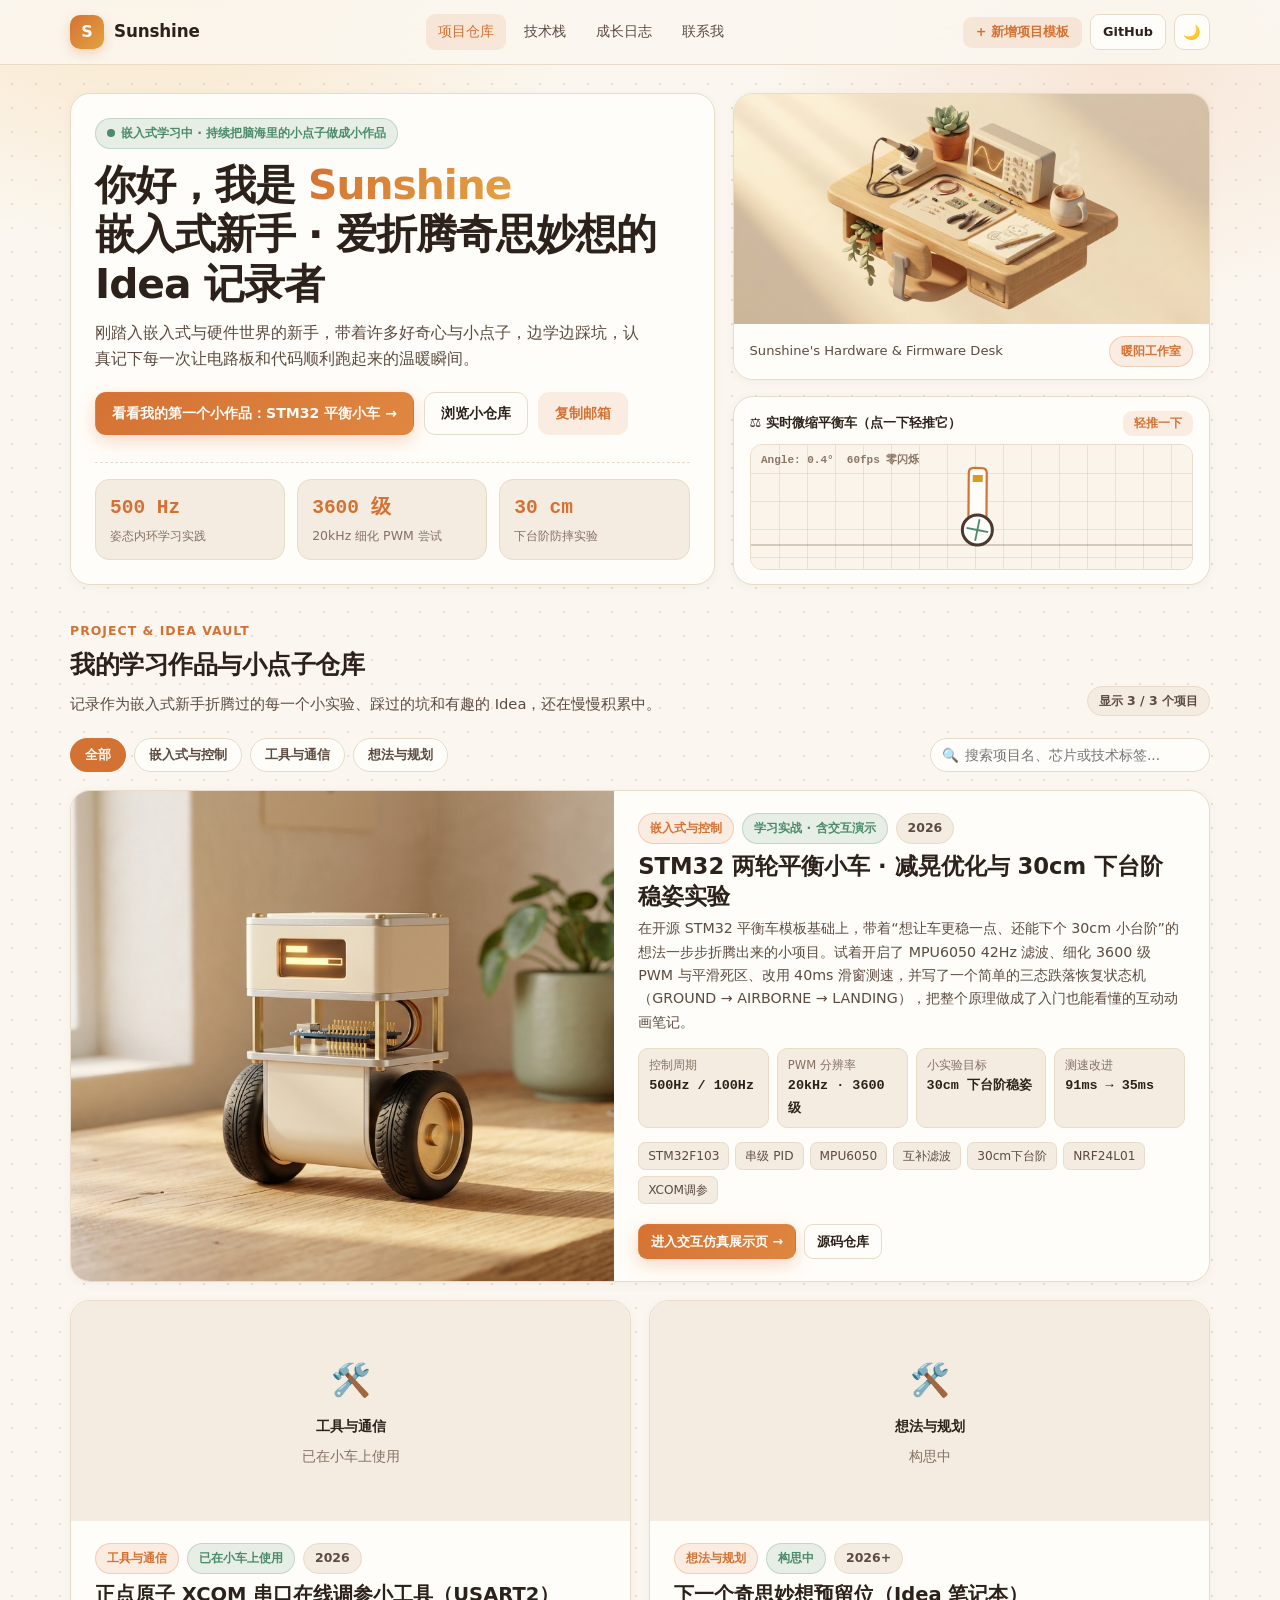
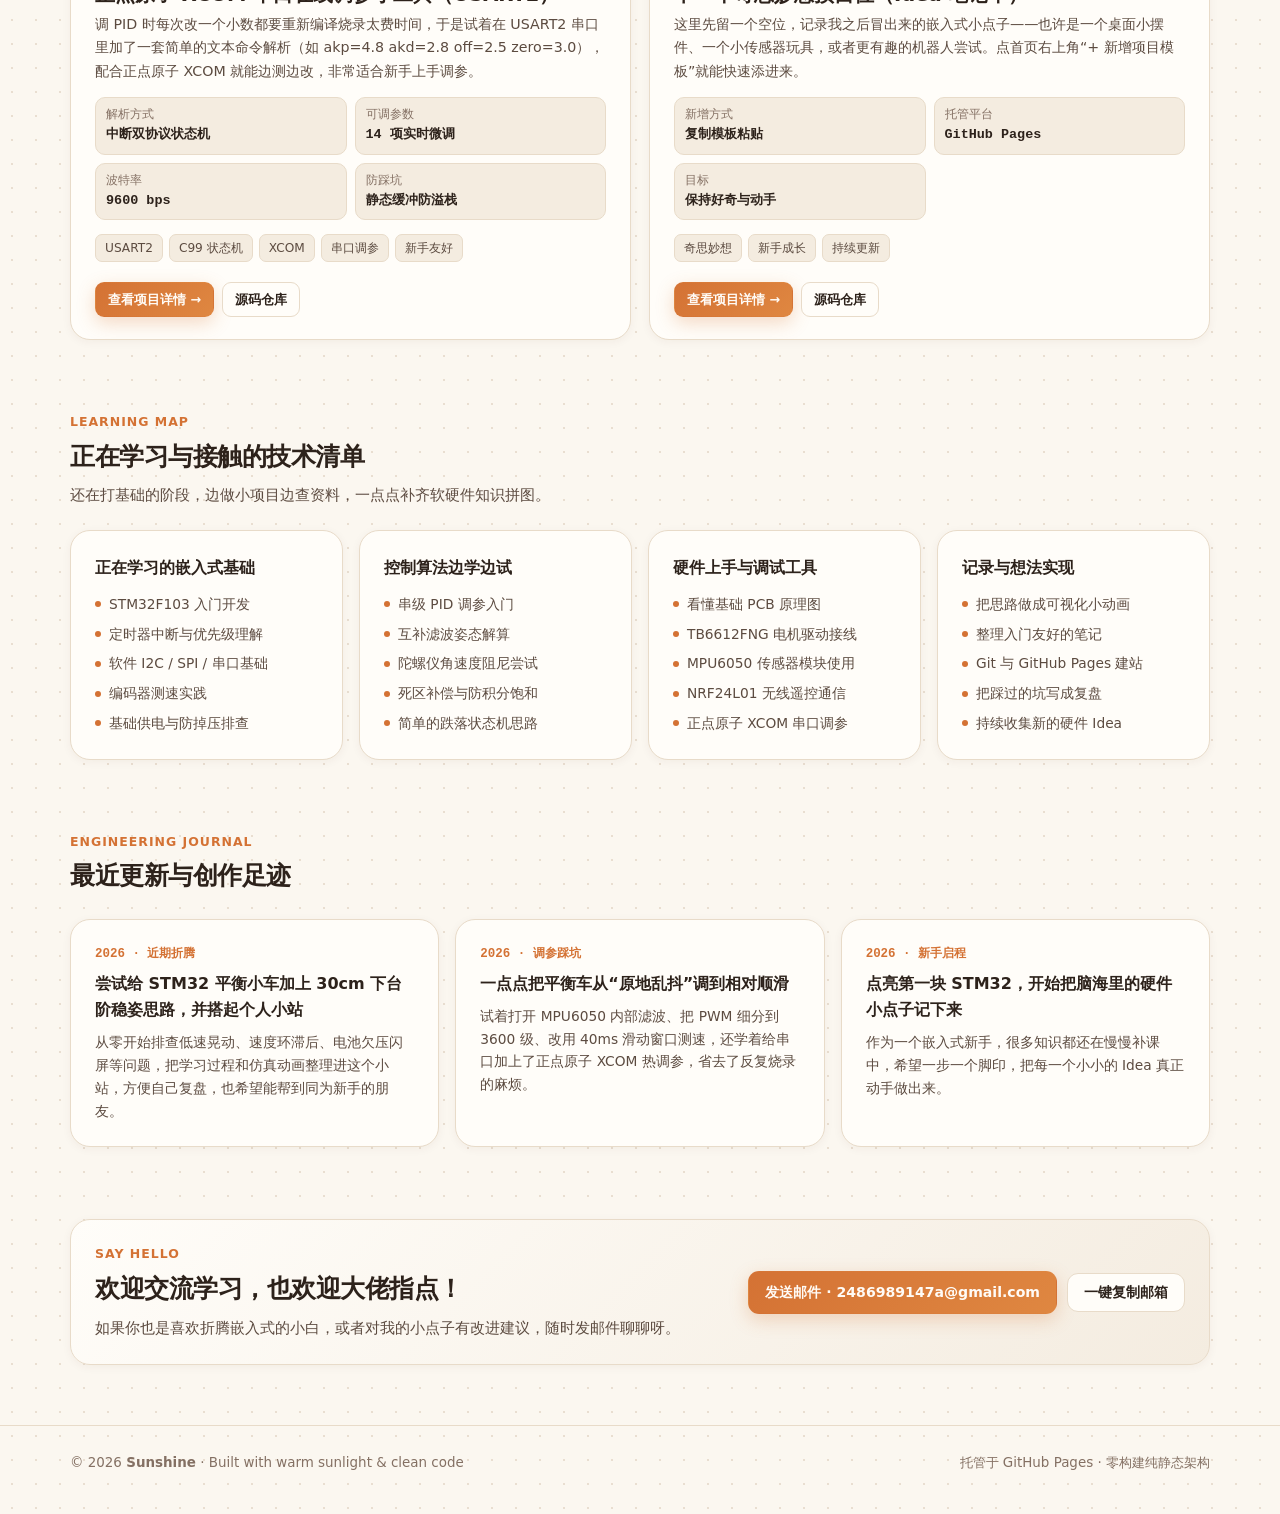
==== index.html @ fd99eb7d "feat: Sunshine warm portfolio & STM32 balance car interactive notes" ====
<!DOCTYPE html>
<html lang="zh-CN" data-theme="light">
<head>
  <meta charset="UTF-8" />
  <meta name="viewport" content="width=device-width, initial-scale=1.0" />
  <title>Sunshine · 硬件与工程项目个人空间</title>
  <meta name="description" content="Sunshine 的个人项目仓库：嵌入式控制、机器人算法、硬件原理图与交互式工程仿真。" />
  <link rel="stylesheet" href="assets/css/theme.css" />
</head>
<body>
  <!-- 顶部毛玻璃导航 -->
  <nav class="site-nav">
    <div class="container nav-inner">
      <a href="#top" class="brand-link">
        <span class="brand-badge" id="navMonogram">S</span>
        <span id="navBrandName">Sunshine</span>
      </a>
      <div class="nav-links">
        <a href="#projects" class="active">项目仓库</a>
        <a href="#skills">技术栈</a>
        <a href="#timeline">成长日志</a>
        <a href="#contact">联系我</a>
      </div>
      <div class="nav-actions">
        <button class="btn btn-sm btn-soft" id="btnOpenTemplate" type="button">+ 新增项目模板</button>
        <a class="btn btn-sm" id="navGithub" href="https://github.com/momentcell" target="_blank" rel="noopener">GitHub</a>
        <button class="btn btn-icon" data-theme-toggle aria-label="切换主题">🌙</button>
      </div>
    </div>
  </nav>

  <main id="top" class="container">
    <!-- Hero Bento Grid -->
    <section class="hero-bento">
      <div class="card hero-main">
        <div>
          <span class="pill pill-sage">
            <span class="pulse-dot"></span>
            <span id="heroStatus">正在探索嵌入式控制、机器人与交互可视化</span>
          </span>
          <h1 class="hero-title">
            你好，我是 <span class="highlight" id="heroName">Sunshine</span><br />
            <span id="heroRole">嵌入式系统 &amp; 机器人控制创作者</span>
          </h1>
          <p class="hero-subtitle" id="heroTagline"></p>
          <div class="hero-cta" style="margin-top:20px;">
            <a href="projects/balance-car/index.html" class="btn btn-primary">看看我的第一个小作品：STM32 平衡小车 →</a>
            <a href="#projects" class="btn">浏览小仓库</a>
            <button class="btn btn-soft" id="btnCopyEmailHero" type="button">复制邮箱</button>
          </div>
        </div>

        <div class="metrics-row" id="heroMetrics"></div>
      </div>

      <div class="hero-side">
        <div class="card hero-art-card">
          <img id="heroStudioImg" src="assets/img/studio-hero.jpg" alt="Sunshine 暖阳硬件创作工作室" />
          <div class="hero-art-caption">
            <span>Sunshine's Hardware &amp; Firmware Desk</span>
            <span class="pill pill-warm">暖阳工作室</span>
          </div>
        </div>

        <div class="card mini-sim-card">
          <div class="mini-sim-head">
            <span>⚖️ 实时微缩平衡车（点一下轻推它）</span>
            <button class="btn btn-sm btn-soft" id="btnMiniNudge" type="button" style="padding:3px 10px;font-size:0.75rem;">轻推一下</button>
          </div>
          <div class="canvas-shell" style="height:126px;border-radius:12px;border:1px solid var(--border);background:var(--canvas-bg);overflow:hidden;">
            <canvas id="miniCarCanvas"></canvas>
          </div>
        </div>
      </div>
    </section>

    <!-- 项目仓库 -->
    <section id="projects" class="section">
      <div class="section-header">
        <div>
          <div class="section-kicker">Project &amp; Idea Vault</div>
          <h2 class="section-title">我的学习作品与小点子仓库</h2>
          <p class="section-desc">记录作为嵌入式新手折腾过的每一个小实验、踩过的坑和有趣的 Idea，还在慢慢积累中。</p>
        </div>
        <span class="pill" id="projectCountBadge">共 3 个项目</span>
      </div>

      <div class="vault-toolbar">
        <div class="filter-tabs" id="filterTabs"></div>
        <div class="search-box">
          <span class="search-icon">🔍</span>
          <input id="projectSearch" type="search" placeholder="搜索项目名、芯片或技术标签..." />
        </div>
      </div>

      <div class="projects-grid" id="projectsGrid"></div>
    </section>

    <!-- 技能矩阵 -->
    <section id="skills" class="section">
      <div class="section-header">
        <div>
          <div class="section-kicker">Learning Map</div>
          <h2 class="section-title">正在学习与接触的技术清单</h2>
          <p class="section-desc">还在打基础的阶段，边做小项目边查资料，一点点补齐软硬件知识拼图。</p>
        </div>
      </div>
      <div class="skills-grid" id="skillsGrid"></div>
    </section>

    <!-- 工程成长时间轴 -->
    <section id="timeline" class="section">
      <div class="section-header">
        <div>
          <div class="section-kicker">Engineering Journal</div>
          <h2 class="section-title">最近更新与创作足迹</h2>
        </div>
      </div>
      <div class="timeline" id="timelineGrid"></div>
    </section>

    <!-- 联系与交流 -->
    <section id="contact" class="section">
      <div class="card contact-card">
        <div>
          <div class="section-kicker">Say Hello</div>
          <h2 class="section-title" style="margin-bottom:6px;">欢迎交流学习，也欢迎大佬指点！</h2>
          <p class="section-desc" style="margin:0;">
            如果你也是喜欢折腾嵌入式的小白，或者对我的小点子有改进建议，随时发邮件聊聊呀。
          </p>
        </div>
        <div style="display:flex;flex-wrap:wrap;gap:10px;align-items:center;">
          <a id="contactMailLink" href="mailto:2486989147a@gmail.com" class="btn btn-primary">发送邮件 · 2486989147a@gmail.com</a>
          <button id="btnCopyEmailFooter" class="btn" type="button">一键复制邮箱</button>
        </div>
      </div>
    </section>
  </main>

  <footer class="site-footer">
    <div class="container footer-inner">
      <span>© <span id="footerYear">2026</span> <strong id="footerName">Sunshine</strong> · Built with warm sunlight &amp; clean code</span>
      <span>托管于 GitHub Pages · 零构建纯静态架构</span>
    </div>
  </footer>

  <!-- 新增项目模板生成器弹窗 -->
  <div class="modal-backdrop" id="templateModal" aria-hidden="true">
    <div class="modal-panel">
      <div style="display:flex;justify-content:space-between;align-items:center;margin-bottom:12px;">
        <h3 style="margin:0;font-size:1.1rem;">+ 快速新增个人项目到仓库</h3>
        <button class="btn btn-sm" id="btnCloseModal" type="button">关闭</button>
      </div>
      <p style="margin:0 0 12px;font-size:0.85rem;color:var(--text-secondary);">
        填写下面几项，自动生成规范代码片段，粘贴到 <code>data/projects.js</code> 的 <code>PROJECTS_DATA</code> 数组中保存即可在网站生效！
      </p>
      <div style="display:grid;grid-template-columns:1fr 1fr;gap:10px;margin-bottom:12px;">
        <input id="tplTitle" type="text" placeholder="项目名称（如：ESP32 桌面天气时钟）" style="padding:8px 12px;border-radius:10px;border:1px solid var(--border);background:var(--bg-subtle);color:var(--text);font-family:inherit;" />
        <input id="tplCat" type="text" placeholder="分类（如：嵌入式与控制）" value="嵌入式与控制" style="padding:8px 12px;border-radius:10px;border:1px solid var(--border);background:var(--bg-subtle);color:var(--text);font-family:inherit;" />
        <input id="tplTags" type="text" placeholder="标签，逗号分隔（如：ESP32,LVGL,PCB）" style="padding:8px 12px;border-radius:10px;border:1px solid var(--border);background:var(--bg-subtle);color:var(--text);font-family:inherit;" />
        <input id="tplRepo" type="text" placeholder="GitHub 仓库链接（选填）" value="https://github.com/" style="padding:8px 12px;border-radius:10px;border:1px solid var(--border);background:var(--bg-subtle);color:var(--text);font-family:inherit;" />
      </div>
      <input id="tplSummary" type="text" placeholder="一句话项目简介..." style="width:100%;padding:8px 12px;border-radius:10px;border:1px solid var(--border);background:var(--bg-subtle);color:var(--text);font-family:inherit;margin-bottom:12px;" />
      <pre class="modal-pre mono" id="tplPreview"></pre>
      <div style="display:flex;justify-content:flex-end;gap:8px;margin-top:12px;">
        <button class="btn btn-primary" id="btnCopyTpl" type="button">一键复制配置代码</button>
      </div>
    </div>
  </div>

  <div id="toast" class="toast"></div>

  <script src="data/site-config.js"></script>
  <script src="data/projects.js"></script>
  <script src="assets/js/theme.js"></script>
  <script src="assets/js/canvas-engine.js"></script>
  <script src="assets/js/site-app.js"></script>
</body>
</html>
---- assets/css/theme.css ----
/* ============================================================================
 * Sunshine Studio — 治愈温暖偏暖色调设计系统 (Warm Sunlit Cream & Hearth Dark)
 * 零外部依赖，离线/GitHub Pages 秒开，全面响应式
 * ============================================================================ */

:root,
[data-theme="light"] {
  /* 暖阳白昼：奶油亚麻纸张 + 温润杏金 + 鼠尾草绿 */
  --bg: #FBF7F0;
  --bg-elevated: #FFFDF9;
  --bg-subtle: #F4ECE0;
  --bg-glass: rgba(251, 247, 240, 0.84);
  --border: #E8DBC9;
  --border-strong: #D9C4AA;

  --text: #2D221B;
  --text-secondary: #5C4B40;
  --text-muted: #847063;

  --primary: #D47234;          /* 暖日琥珀橙 */
  --primary-hover: #BF6125;
  --primary-soft: rgba(212, 114, 52, 0.12);
  --primary-fg: #FFFBF6;

  --accent-gold: #E4A242;      /* 蜂蜜暖金 */
  --accent-sage: #4B8B6B;      /* 治愈鼠尾草绿 */
  --accent-sage-soft: rgba(75, 139, 107, 0.13);
  --accent-coral: #D4594B;     /* 柔陶红 */
  --accent-coral-soft: rgba(212, 89, 75, 0.12);
  --accent-plum: #8B638E;      /* 暖紫灰 */

  --shadow-sm: 0 2px 10px rgba(74, 48, 28, 0.05);
  --shadow-md: 0 10px 30px rgba(74, 48, 28, 0.08);
  --shadow-lg: 0 18px 46px rgba(74, 48, 28, 0.12);

  --dot-color: rgba(168, 132, 98, 0.22);
  --sun-glow-1: rgba(244, 184, 96, 0.26);
  --sun-glow-2: rgba(232, 140, 88, 0.16);

  /* Canvas 专用语义调色板 */
  --canvas-bg: #FAF4EA;
  --canvas-grid: rgba(164, 132, 100, 0.18);
  --canvas-axis: rgba(120, 92, 68, 0.38);
  --canvas-text: #4A392E;
  --canvas-muted: #8B7566;
  --canvas-c1: #D47234;
  --canvas-c2: #4B8B6B;
  --canvas-c3: #D99B26;
  --canvas-c4: #D4594B;
  --canvas-c5: #8B638E;
}

[data-theme="dark"] {
  /* 壁炉暖夜：深烘焙胡桃木 + 暖灯琥珀金 */
  --bg: #1A1512;
  --bg-elevated: #241D19;
  --bg-subtle: #2D241E;
  --bg-glass: rgba(26, 21, 18, 0.86);
  --border: #3B3028;
  --border-strong: #524236;

  --text: #F6EFE6;
  --text-secondary: #D4C3B4;
  --text-muted: #9E8A7B;

  --primary: #F09C52;
  --primary-hover: #F5AD6B;
  --primary-soft: rgba(240, 156, 82, 0.16);
  --primary-fg: #1C140F;

  --accent-gold: #F2BC66;
  --accent-sage: #6BB892;
  --accent-sage-soft: rgba(107, 184, 146, 0.16);
  --accent-coral: #EB7B6C;
  --accent-coral-soft: rgba(235, 123, 108, 0.16);
  --accent-plum: #BA8EC0;

  --shadow-sm: 0 2px 12px rgba(0, 0, 0, 0.25);
  --shadow-md: 0 12px 32px rgba(0, 0, 0, 0.35);
  --shadow-lg: 0 20px 50px rgba(0, 0, 0, 0.45);

  --dot-color: rgba(240, 184, 128, 0.11);
  --sun-glow-1: rgba(240, 156, 82, 0.13);
  --sun-glow-2: rgba(107, 184, 146, 0.08);

  --canvas-bg: #1E1814;
  --canvas-grid: rgba(235, 198, 160, 0.10);
  --canvas-axis: rgba(235, 198, 160, 0.28);
  --canvas-text: #F2E7DA;
  --canvas-muted: #A49080;
  --canvas-c1: #F09C52;
  --canvas-c2: #6BB892;
  --canvas-c3: #F2C15A;
  --canvas-c4: #EB7B6C;
  --canvas-c5: #BA8EC0;
}

*,
*::before,
*::after {
  box-sizing: border-box;
}

html {
  scroll-behavior: smooth;
  font-size: 16px;
}

body {
  margin: 0;
  padding: 0;
  font-family: "PingFang SC", "Hiragino Sans GB", "Microsoft YaHei", "Segoe UI", system-ui, -apple-system, sans-serif;
  background-color: var(--bg);
  color: var(--text);
  line-height: 1.65;
  -webkit-font-smoothing: antialiased;
  overflow-x: hidden;
  transition: background-color 0.28s ease, color 0.28s ease;
  background-image:
    radial-gradient(640px 360px at 12% 0%, var(--sun-glow-1), transparent 70%),
    radial-gradient(540px 340px at 88% 8%, var(--sun-glow-2), transparent 72%),
    radial-gradient(var(--dot-color) 1px, transparent 1px);
  background-size: 100% 100%, 100% 100%, 24px 24px;
  background-attachment: fixed, fixed, scroll;
}

a {
  color: inherit;
  text-decoration: none;
}

code, pre, .mono {
  font-family: "JetBrains Mono", "Cascadia Code", "Fira Code", Consolas, monospace;
}

code {
  background: var(--bg-subtle);
  border: 1px solid var(--border);
  padding: 1px 6px;
  border-radius: 6px;
  font-size: 0.88em;
  color: var(--primary);
}

.container {
  width: 100%;
  max-width: 1180px;
  margin: 0 auto;
  padding: 0 20px;
}

/* ==================== Navbar ==================== */
.site-nav {
  position: sticky;
  top: 0;
  z-index: 50;
  background: var(--bg-glass);
  backdrop-filter: blur(14px);
  -webkit-backdrop-filter: blur(14px);
  border-bottom: 1px solid var(--border);
}

.nav-inner {
  height: 64px;
  display: flex;
  align-items: center;
  justify-content: space-between;
  gap: 16px;
}

.brand-link {
  display: inline-flex;
  align-items: center;
  gap: 10px;
  font-weight: 700;
  font-size: 1.05rem;
  letter-spacing: -0.01em;
}

.brand-badge {
  width: 34px;
  height: 34px;
  border-radius: 10px;
  background: linear-gradient(135deg, var(--primary), var(--accent-gold));
  color: var(--primary-fg);
  display: inline-flex;
  align-items: center;
  justify-content: center;
  font-weight: 800;
  font-size: 1rem;
  box-shadow: 0 4px 12px rgba(212, 114, 52, 0.28);
}

.nav-links {
  display: flex;
  align-items: center;
  gap: 6px;
}

.nav-links a {
  padding: 6px 12px;
  border-radius: 9px;
  font-size: 0.9rem;
  color: var(--text-secondary);
  transition: background-color 0.18s ease, color 0.18s ease;
}

.nav-links a:hover,
.nav-links a.active {
  background: var(--primary-soft);
  color: var(--primary);
}

.nav-actions {
  display: flex;
  align-items: center;
  gap: 8px;
}

/* ==================== Buttons & Pills ==================== */
.btn {
  display: inline-flex;
  align-items: center;
  justify-content: center;
  gap: 7px;
  padding: 9px 16px;
  border-radius: 11px;
  font-size: 0.88rem;
  font-weight: 600;
  border: 1px solid var(--border);
  background: var(--bg-elevated);
  color: var(--text);
  cursor: pointer;
  transition: transform 0.16s ease, box-shadow 0.18s ease, background-color 0.18s ease, border-color 0.18s ease;
  font-family: inherit;
}

.btn:hover {
  transform: translateY(-1px);
  border-color: var(--border-strong);
  box-shadow: var(--shadow-sm);
}

.btn:active {
  transform: translateY(0);
}

.btn-primary {
  background: linear-gradient(135deg, var(--primary), #DF8741);
  color: var(--primary-fg);
  border-color: transparent;
  box-shadow: 0 6px 18px rgba(212, 114, 52, 0.26);
}

.btn-primary:hover {
  background: linear-gradient(135deg, var(--primary-hover), var(--primary));
  border-color: transparent;
  box-shadow: 0 8px 22px rgba(212, 114, 52, 0.34);
}

.btn-soft {
  background: var(--primary-soft);
  color: var(--primary);
  border-color: transparent;
}

.btn-soft:hover {
  background: rgba(212, 114, 52, 0.20);
}

.btn-sm {
  padding: 6px 12px;
  font-size: 0.8rem;
  border-radius: 9px;
}

.btn-icon {
  width: 36px;
  height: 36px;
  padding: 0;
  border-radius: 10px;
}

.pill {
  display: inline-flex;
  align-items: center;
  gap: 6px;
  padding: 4px 11px;
  border-radius: 999px;
  font-size: 0.78rem;
  font-weight: 600;
  background: var(--bg-subtle);
  color: var(--text-secondary);
  border: 1px solid var(--border);
}

.pill-warm {
  background: var(--primary-soft);
  color: var(--primary);
  border-color: rgba(212, 114, 52, 0.25);
}

.pill-sage {
  background: var(--accent-sage-soft);
  color: var(--accent-sage);
  border-color: rgba(75, 139, 107, 0.25);
}

.pill-coral {
  background: var(--accent-coral-soft);
  color: var(--accent-coral);
  border-color: rgba(212, 89, 75, 0.25);
}

.pulse-dot {
  width: 8px;
  height: 8px;
  border-radius: 50%;
  background: var(--accent-sage);
  box-shadow: 0 0 0 0 rgba(75, 139, 107, 0.55);
  animation: pulseWarm 2.2s infinite;
}

@keyframes pulseWarm {
  0% { box-shadow: 0 0 0 0 rgba(75, 139, 107, 0.55); }
  70% { box-shadow: 0 0 0 8px rgba(75, 139, 107, 0); }
  100% { box-shadow: 0 0 0 0 rgba(75, 139, 107, 0); }
}

/* ==================== Cards & Bento Grid ==================== */
.card {
  min-width: 0;
  background: var(--bg-elevated);
  border: 1px solid var(--border);
  border-radius: 20px;
  padding: 24px;
  box-shadow: var(--shadow-sm);
  transition: transform 0.22s ease, box-shadow 0.22s ease, border-color 0.22s ease, background-color 0.28s ease;
}

.canvas-shell {
  position: relative;
  width: 100%;
  min-width: 0;
  border-radius: 14px;
  border: 1px solid var(--border);
  background: var(--canvas-bg);
  overflow: hidden;
}

.card-interactive:hover {
  transform: translateY(-3px);
  box-shadow: var(--shadow-md);
  border-color: var(--border-strong);
}

.section {
  padding: 36px 0;
}

.section-header {
  display: flex;
  flex-wrap: wrap;
  align-items: flex-end;
  justify-content: space-between;
  gap: 14px;
  margin-bottom: 22px;
}

.section-kicker {
  font-size: 0.78rem;
  font-weight: 700;
  text-transform: uppercase;
  letter-spacing: 0.08em;
  color: var(--primary);
  margin-bottom: 4px;
}

.section-title {
  margin: 0;
  font-size: 1.55rem;
  font-weight: 800;
  letter-spacing: -0.02em;
}

.section-desc {
  margin: 6px 0 0;
  font-size: 0.92rem;
  color: var(--text-secondary);
}

/* ==================== Hero Bento ==================== */
.hero-bento {
  display: grid;
  grid-template-columns: 1.35fr 1fr;
  gap: 18px;
  padding-top: 28px;
}

.hero-main {
  display: flex;
  flex-direction: column;
  justify-content: space-between;
  gap: 20px;
  position: relative;
  overflow: hidden;
}

.hero-title {
  margin: 12px 0 10px;
  font-size: clamp(1.85rem, 3.2vw, 2.55rem);
  font-weight: 800;
  line-height: 1.22;
  letter-spacing: -0.025em;
}

.hero-title .highlight {
  background: linear-gradient(120deg, var(--primary), var(--accent-gold));
  -webkit-background-clip: text;
  background-clip: text;
  color: transparent;
}

.hero-subtitle {
  margin: 0;
  font-size: 0.98rem;
  color: var(--text-secondary);
  max-width: 56ch;
}

.hero-cta {
  display: flex;
  flex-wrap: wrap;
  gap: 10px;
  margin-top: 6px;
}

.metrics-row {
  display: grid;
  grid-template-columns: repeat(3, 1fr);
  gap: 12px;
  padding-top: 16px;
  border-top: 1px dashed var(--border);
}

.metric-box {
  background: var(--bg-subtle);
  border: 1px solid var(--border);
  border-radius: 14px;
  padding: 12px 14px;
}

.metric-val {
  font-size: 1.22rem;
  font-weight: 800;
  color: var(--primary);
  font-family: "JetBrains Mono", Consolas, monospace;
}

.metric-lbl {
  font-size: 0.78rem;
  color: var(--text-muted);
  margin-top: 2px;
}

.hero-side {
  min-width: 0;
  display: flex;
  flex-direction: column;
  gap: 16px;
}

.hero-art-card {
  padding: 0;
  overflow: hidden;
  position: relative;
  min-height: 220px;
}

.hero-art-card img {
  width: 100%;
  height: 230px;
  object-fit: cover;
  display: block;
}

.hero-art-caption {
  padding: 12px 16px;
  display: flex;
  align-items: center;
  justify-content: space-between;
  font-size: 0.82rem;
  color: var(--text-secondary);
  background: var(--bg-elevated);
}

.mini-sim-card {
  padding: 14px 16px;
}

.mini-sim-head {
  display: flex;
  align-items: center;
  justify-content: space-between;
  margin-bottom: 8px;
  font-size: 0.82rem;
  font-weight: 700;
}

/* ==================== Project Vault ==================== */
.vault-toolbar {
  display: flex;
  flex-wrap: wrap;
  align-items: center;
  justify-content: space-between;
  gap: 12px;
  margin-bottom: 18px;
}

.filter-tabs {
  display: flex;
  flex-wrap: wrap;
  gap: 8px;
}

.filter-btn {
  padding: 7px 14px;
  border-radius: 999px;
  font-size: 0.84rem;
  font-weight: 600;
  border: 1px solid var(--border);
  background: var(--bg-elevated);
  color: var(--text-secondary);
  cursor: pointer;
  transition: all 0.18s ease;
  font-family: inherit;
}

.filter-btn:hover {
  border-color: var(--primary);
  color: var(--primary);
}

.filter-btn.active {
  background: var(--primary);
  color: var(--primary-fg);
  border-color: var(--primary);
}

.search-box {
  position: relative;
  min-width: 220px;
  flex: 0 1 280px;
}

.search-box input {
  width: 100%;
  padding: 8px 14px 8px 34px;
  border-radius: 999px;
  border: 1px solid var(--border);
  background: var(--bg-elevated);
  color: var(--text);
  font-size: 0.86rem;
  outline: none;
  font-family: inherit;
  transition: border-color 0.18s ease, box-shadow 0.18s ease;
}

.search-box input:focus {
  border-color: var(--primary);
  box-shadow: 0 0 0 3px var(--primary-soft);
}

.search-icon {
  position: absolute;
  left: 12px;
  top: 50%;
  transform: translateY(-50%);
  color: var(--text-muted);
  font-size: 0.85rem;
  pointer-events: none;
}

.projects-grid {
  display: grid;
  grid-template-columns: repeat(2, 1fr);
  gap: 18px;
}

.project-card {
  display: flex;
  flex-direction: column;
  justify-content: space-between;
  padding: 0;
  overflow: hidden;
}

.project-card.featured {
  grid-column: 1 / -1;
  display: grid;
  grid-template-columns: 1.05fr 1.15fr;
}

.project-cover {
  background: var(--bg-subtle);
  position: relative;
  min-height: 220px;
  overflow: hidden;
  display: flex;
  align-items: center;
  justify-content: center;
}

.project-cover img {
  width: 100%;
  height: 100%;
  object-fit: cover;
  display: block;
  transition: transform 0.45s ease;
}

.project-card:hover .project-cover img {
  transform: scale(1.03);
}

.project-cover-placeholder {
  padding: 24px;
  text-align: center;
  color: var(--text-muted);
  font-size: 0.85rem;
  display: flex;
  flex-direction: column;
  align-items: center;
  gap: 8px;
}

.project-body {
  padding: 22px 24px;
  display: flex;
  flex-direction: column;
  justify-content: space-between;
  gap: 14px;
}

.project-meta {
  display: flex;
  flex-wrap: wrap;
  align-items: center;
  gap: 8px;
}

.project-title {
  margin: 8px 0 6px;
  font-size: 1.22rem;
  font-weight: 800;
  line-height: 1.3;
}

.project-card.featured .project-title {
  font-size: 1.42rem;
}

.project-summary {
  margin: 0;
  font-size: 0.89rem;
  color: var(--text-secondary);
}

.highlights-grid {
  display: grid;
  grid-template-columns: repeat(2, 1fr);
  gap: 8px;
}

.project-card.featured .highlights-grid {
  grid-template-columns: repeat(4, 1fr);
}

.highlight-chip {
  background: var(--bg-subtle);
  border: 1px solid var(--border);
  border-radius: 10px;
  padding: 7px 10px;
}

.highlight-chip .k {
  font-size: 0.72rem;
  color: var(--text-muted);
}

.highlight-chip .v {
  font-size: 0.84rem;
  font-weight: 700;
  color: var(--text);
  font-family: "JetBrains Mono", Consolas, monospace;
}

.tag-row {
  display: flex;
  flex-wrap: wrap;
  gap: 6px;
}

.tag {
  font-size: 0.76rem;
  padding: 3px 9px;
  border-radius: 7px;
  background: var(--bg-subtle);
  color: var(--text-secondary);
  border: 1px solid var(--border);
}

.project-actions {
  display: flex;
  flex-wrap: wrap;
  gap: 8px;
  padding-top: 6px;
}

/* ==================== Skills & Timeline ==================== */
.skills-grid {
  display: grid;
  grid-template-columns: repeat(4, 1fr);
  gap: 16px;
}

.skill-card h3 {
  margin: 0 0 12px;
  font-size: 1rem;
  font-weight: 700;
  display: flex;
  align-items: center;
  gap: 8px;
}

.skill-list {
  list-style: none;
  margin: 0;
  padding: 0;
  display: flex;
  flex-direction: column;
  gap: 7px;
  font-size: 0.86rem;
  color: var(--text-secondary);
}

.skill-list li {
  display: flex;
  align-items: center;
  gap: 8px;
}

.skill-list li::before {
  content: "";
  width: 6px;
  height: 6px;
  border-radius: 50%;
  background: var(--primary);
  flex-shrink: 0;
}

.timeline {
  display: grid;
  grid-template-columns: repeat(3, 1fr);
  gap: 16px;
}

.timeline-item {
  position: relative;
}

.timeline-date {
  font-size: 0.78rem;
  font-weight: 700;
  color: var(--primary);
  font-family: "JetBrains Mono", Consolas, monospace;
  margin-bottom: 6px;
}

.timeline-item h3 {
  margin: 0 0 8px;
  font-size: 1rem;
  font-weight: 700;
}

.timeline-item p {
  margin: 0;
  font-size: 0.86rem;
  color: var(--text-secondary);
}

/* ==================== Contact & Footer ==================== */
.contact-card {
  display: flex;
  flex-wrap: wrap;
  align-items: center;
  justify-content: space-between;
  gap: 20px;
  background: linear-gradient(135deg, var(--bg-elevated), var(--bg-subtle));
}

.site-footer {
  padding: 26px 0 40px;
  border-top: 1px solid var(--border);
  margin-top: 24px;
  font-size: 0.84rem;
  color: var(--text-muted);
}

.footer-inner {
  display: flex;
  flex-wrap: wrap;
  align-items: center;
  justify-content: space-between;
  gap: 12px;
}

/* ==================== Modal ==================== */
.modal-backdrop {
  position: fixed;
  inset: 0;
  background: rgba(28, 20, 14, 0.55);
  backdrop-filter: blur(5px);
  display: none;
  align-items: center;
  justify-content: center;
  padding: 20px;
  z-index: 100;
}

.modal-backdrop.open {
  display: flex;
}

.modal-panel {
  width: 100%;
  max-width: 640px;
  max-height: 86vh;
  overflow-y: auto;
  background: var(--bg-elevated);
  border: 1px solid var(--border);
  border-radius: 20px;
  padding: 24px;
  box-shadow: var(--shadow-lg);
}

.modal-pre {
  background: var(--bg-subtle);
  border: 1px solid var(--border);
  border-radius: 12px;
  padding: 14px;
  overflow-x: auto;
  font-size: 0.8rem;
  line-height: 1.55;
  color: var(--text);
}

/* ==================== Toast ==================== */
.toast {
  position: fixed;
  bottom: 24px;
  right: 24px;
  padding: 10px 16px;
  border-radius: 12px;
  background: var(--text);
  color: var(--bg);
  font-size: 0.85rem;
  font-weight: 600;
  box-shadow: var(--shadow-md);
  opacity: 0;
  transform: translateY(10px);
  pointer-events: none;
  transition: opacity 0.22s ease, transform 0.22s ease;
  z-index: 120;
}

.toast.show {
  opacity: 1;
  transform: translateY(0);
}

/* ==================== Responsive ==================== */
@media (max-width: 980px) {
  .hero-bento {
    grid-template-columns: 1fr;
  }
  .project-card.featured {
    grid-template-columns: 1fr;
  }
  .project-card.featured .highlights-grid {
    grid-template-columns: repeat(2, 1fr);
  }
  .skills-grid {
    grid-template-columns: repeat(2, 1fr);
  }
  .timeline {
    grid-template-columns: 1fr;
  }
}

@media (max-width: 680px) {
  .nav-links {
    display: none;
  }
  .projects-grid {
    grid-template-columns: 1fr;
  }
  .skills-grid {
    grid-template-columns: 1fr;
  }
  .metrics-row {
    grid-template-columns: 1fr;
  }
}
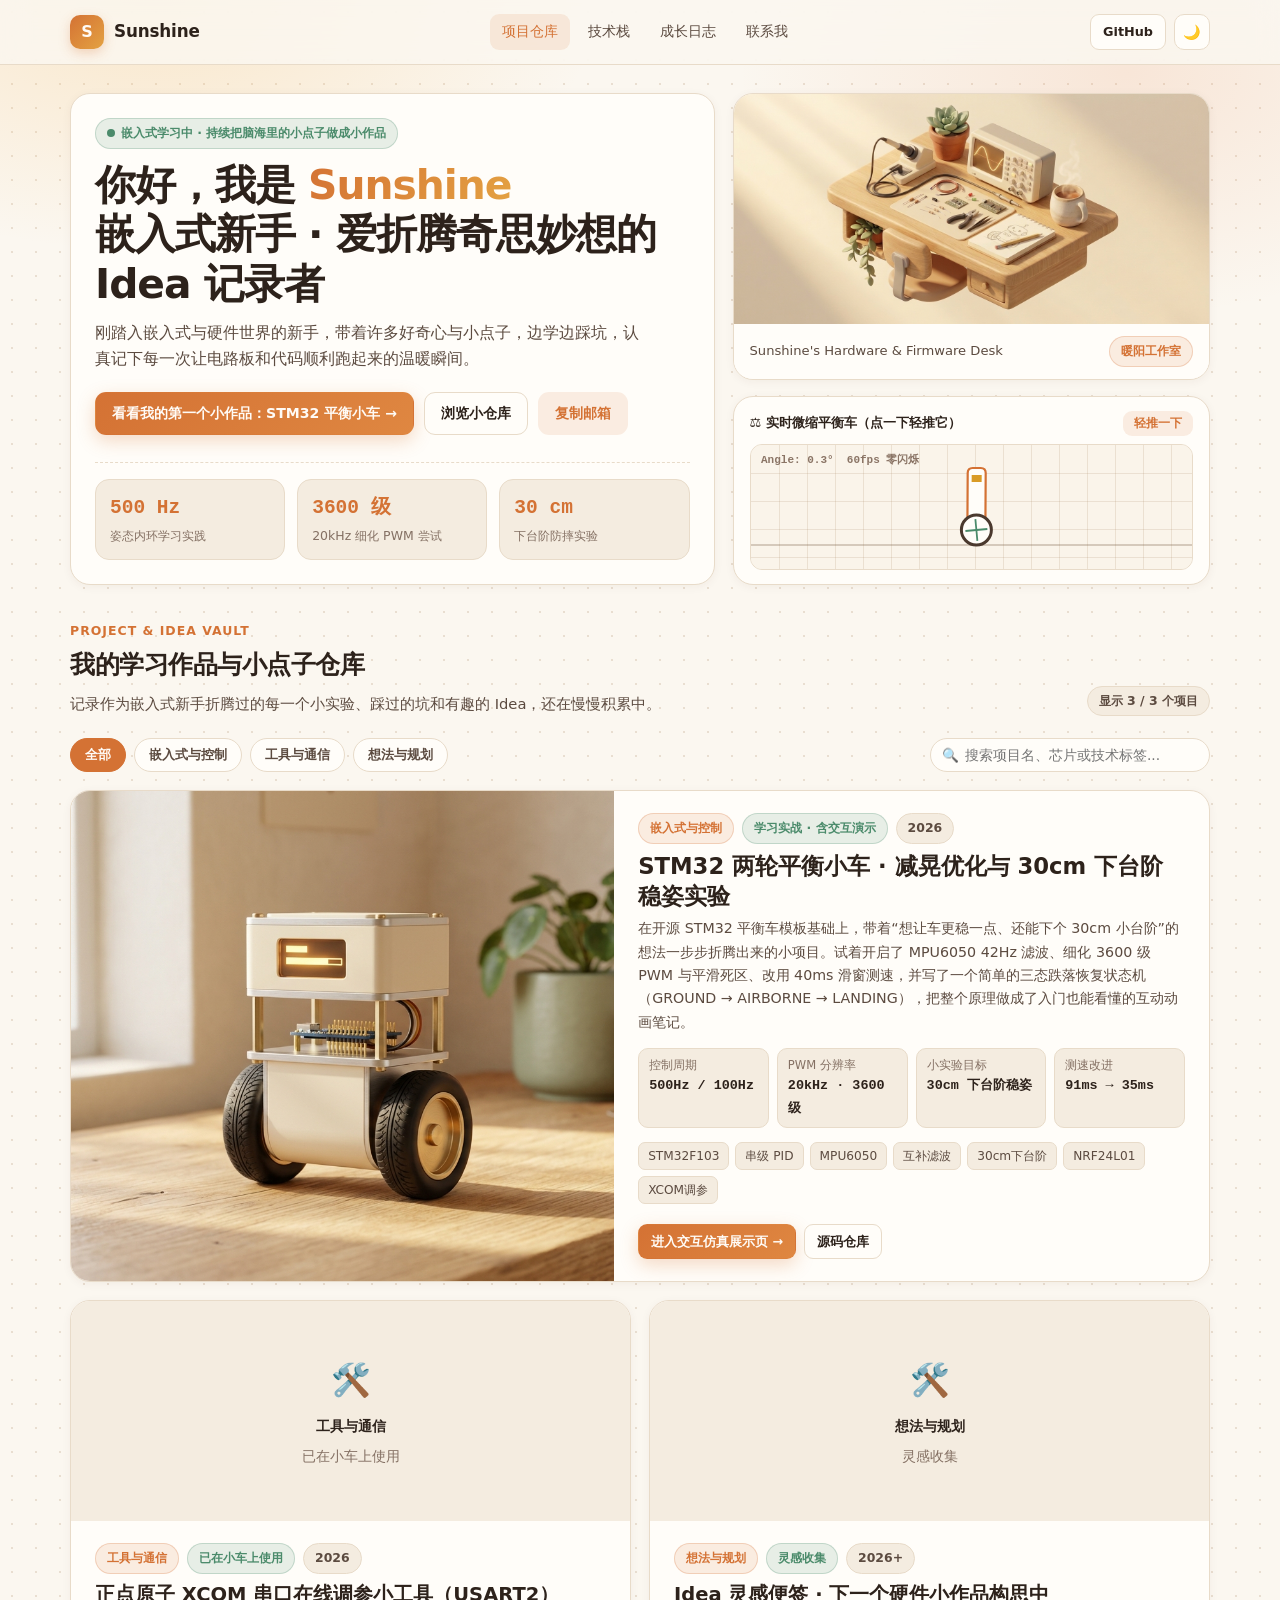
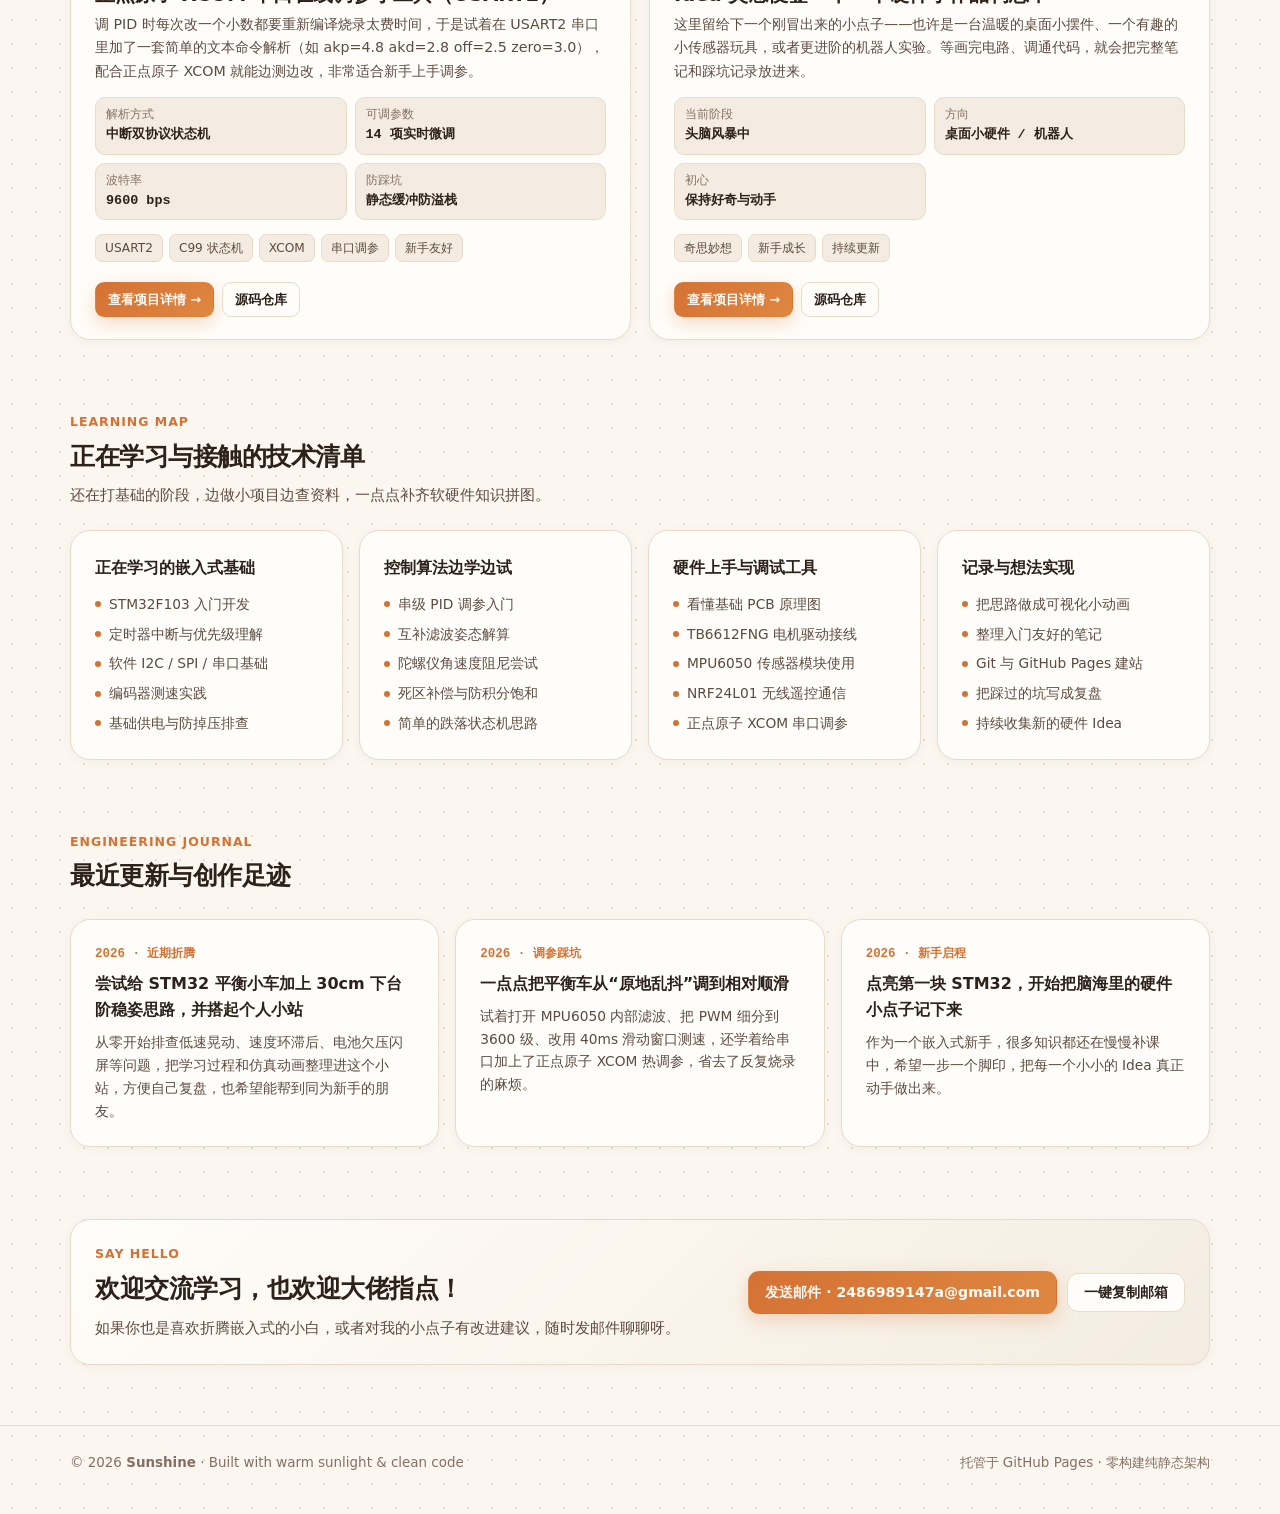
==== commit 1f86f101: "chore: remove public template button and polish visitor-facing copy" ====
--- a/index.html
+++ b/index.html
@@ -22,7 +22,6 @@
         <a href="#contact">联系我</a>
       </div>
       <div class="nav-actions">
-        <button class="btn btn-sm btn-soft" id="btnOpenTemplate" type="button">+ 新增项目模板</button>
         <a class="btn btn-sm" id="navGithub" href="https://github.com/momentcell" target="_blank" rel="noopener">GitHub</a>
         <button class="btn btn-icon" data-theme-toggle aria-label="切换主题">🌙</button>
       </div>
@@ -144,30 +143,6 @@
     </div>
   </footer>
 
-  <!-- 新增项目模板生成器弹窗 -->
-  <div class="modal-backdrop" id="templateModal" aria-hidden="true">
-    <div class="modal-panel">
-      <div style="display:flex;justify-content:space-between;align-items:center;margin-bottom:12px;">
-        <h3 style="margin:0;font-size:1.1rem;">+ 快速新增个人项目到仓库</h3>
-        <button class="btn btn-sm" id="btnCloseModal" type="button">关闭</button>
-      </div>
-      <p style="margin:0 0 12px;font-size:0.85rem;color:var(--text-secondary);">
-        填写下面几项，自动生成规范代码片段，粘贴到 <code>data/projects.js</code> 的 <code>PROJECTS_DATA</code> 数组中保存即可在网站生效！
-      </p>
-      <div style="display:grid;grid-template-columns:1fr 1fr;gap:10px;margin-bottom:12px;">
-        <input id="tplTitle" type="text" placeholder="项目名称（如：ESP32 桌面天气时钟）" style="padding:8px 12px;border-radius:10px;border:1px solid var(--border);background:var(--bg-subtle);color:var(--text);font-family:inherit;" />
-        <input id="tplCat" type="text" placeholder="分类（如：嵌入式与控制）" value="嵌入式与控制" style="padding:8px 12px;border-radius:10px;border:1px solid var(--border);background:var(--bg-subtle);color:var(--text);font-family:inherit;" />
-        <input id="tplTags" type="text" placeholder="标签，逗号分隔（如：ESP32,LVGL,PCB）" style="padding:8px 12px;border-radius:10px;border:1px solid var(--border);background:var(--bg-subtle);color:var(--text);font-family:inherit;" />
-        <input id="tplRepo" type="text" placeholder="GitHub 仓库链接（选填）" value="https://github.com/" style="padding:8px 12px;border-radius:10px;border:1px solid var(--border);background:var(--bg-subtle);color:var(--text);font-family:inherit;" />
-      </div>
-      <input id="tplSummary" type="text" placeholder="一句话项目简介..." style="width:100%;padding:8px 12px;border-radius:10px;border:1px solid var(--border);background:var(--bg-subtle);color:var(--text);font-family:inherit;margin-bottom:12px;" />
-      <pre class="modal-pre mono" id="tplPreview"></pre>
-      <div style="display:flex;justify-content:flex-end;gap:8px;margin-top:12px;">
-        <button class="btn btn-primary" id="btnCopyTpl" type="button">一键复制配置代码</button>
-      </div>
-    </div>
-  </div>
-
   <div id="toast" class="toast"></div>
 
   <script src="data/site-config.js"></script>
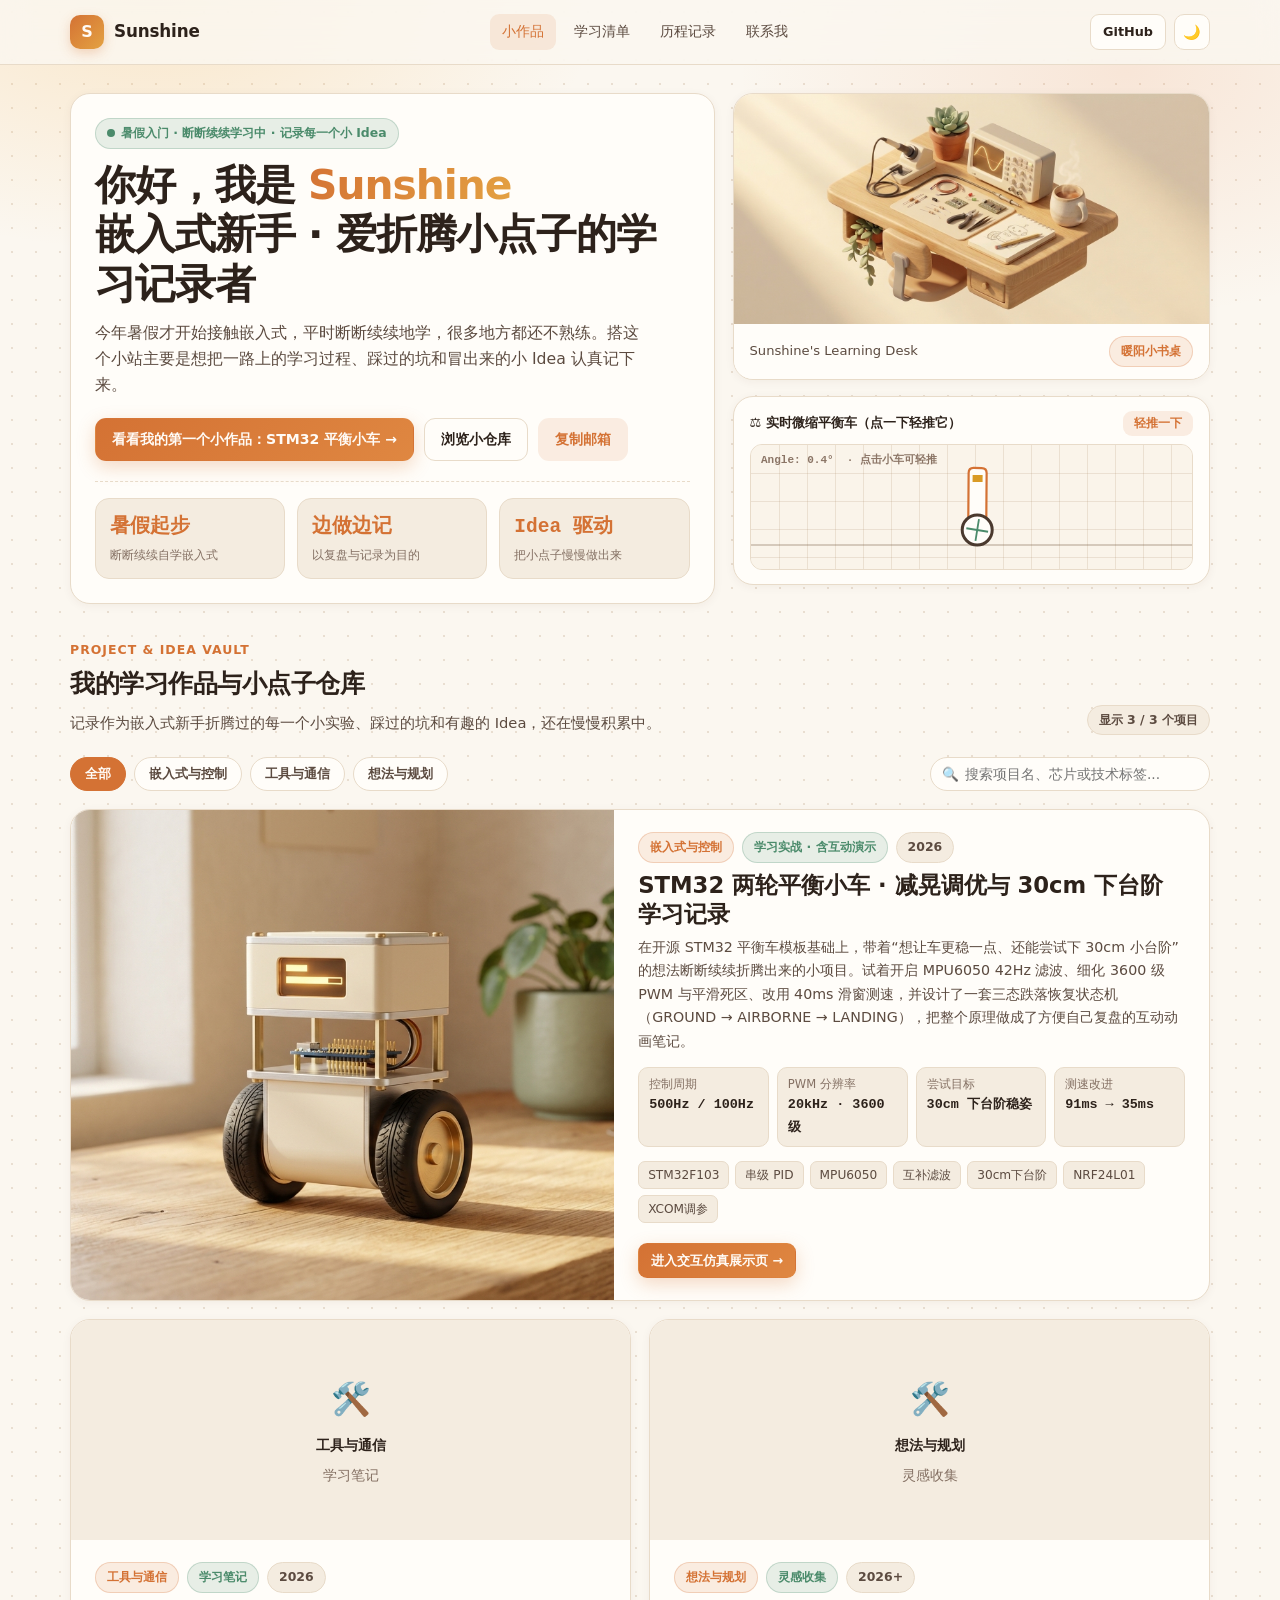
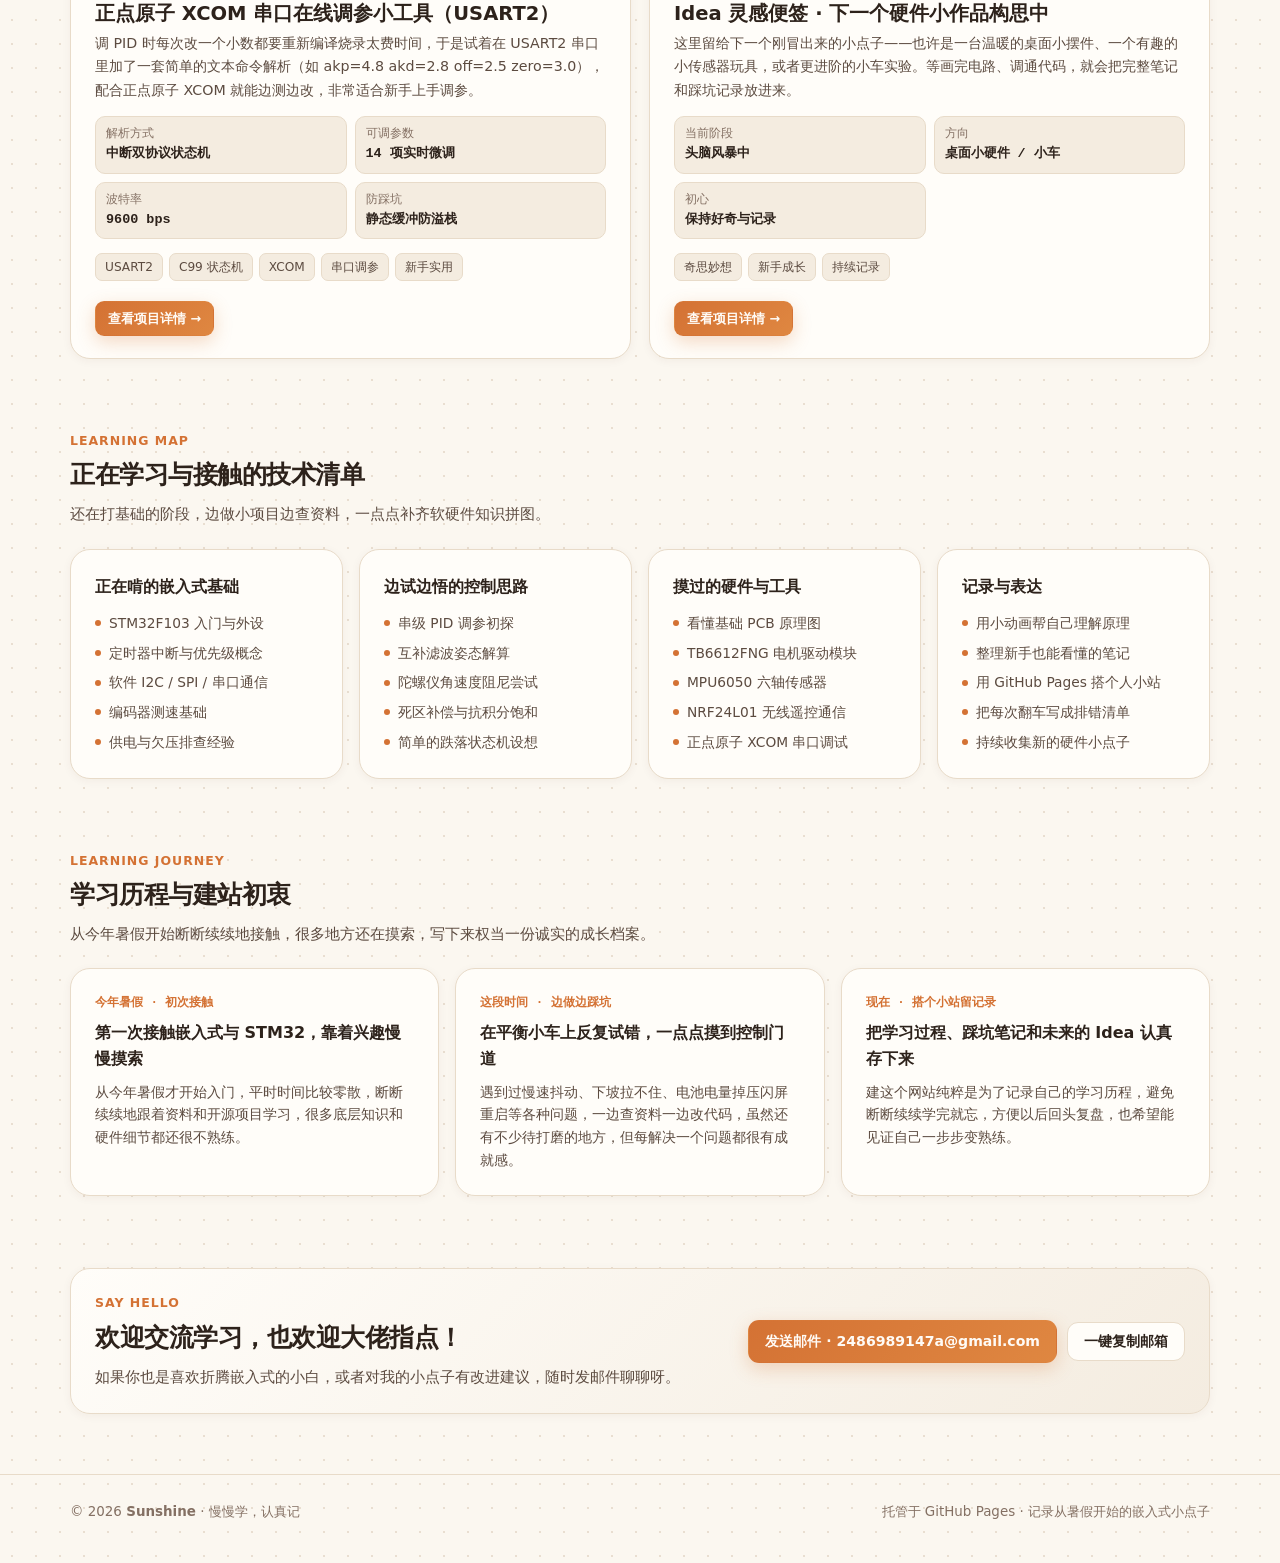
==== commit 110761a7: "polish: authentic summer-beginner journey, scroll-spy TOC, visitor UX cleanup" ====
--- a/index.html
+++ b/index.html
@@ -3,8 +3,8 @@
 <head>
   <meta charset="UTF-8" />
   <meta name="viewport" content="width=device-width, initial-scale=1.0" />
-  <title>Sunshine · 硬件与工程项目个人空间</title>
-  <meta name="description" content="Sunshine 的个人项目仓库：嵌入式控制、机器人算法、硬件原理图与交互式工程仿真。" />
+  <title>Sunshine · 嵌入式新手的学习与 Idea 记录小站</title>
+  <meta name="description" content="Sunshine 的个人学习与项目记录小站：暑假起断断续续自学嵌入式，认真记录每一个小作品、踩坑笔记与奇思妙想。" />
   <link rel="stylesheet" href="assets/css/theme.css" />
 </head>
 <body>
@@ -16,9 +16,9 @@
         <span id="navBrandName">Sunshine</span>
       </a>
       <div class="nav-links">
-        <a href="#projects" class="active">项目仓库</a>
-        <a href="#skills">技术栈</a>
-        <a href="#timeline">成长日志</a>
+        <a href="#projects" class="active">小作品</a>
+        <a href="#skills">学习清单</a>
+        <a href="#timeline">历程记录</a>
         <a href="#contact">联系我</a>
       </div>
       <div class="nav-actions">
@@ -35,11 +35,11 @@
         <div>
           <span class="pill pill-sage">
             <span class="pulse-dot"></span>
-            <span id="heroStatus">正在探索嵌入式控制、机器人与交互可视化</span>
+            <span id="heroStatus">暑假入门 · 断断续续学习中 · 记录每一个小 Idea</span>
           </span>
           <h1 class="hero-title">
             你好，我是 <span class="highlight" id="heroName">Sunshine</span><br />
-            <span id="heroRole">嵌入式系统 &amp; 机器人控制创作者</span>
+            <span id="heroRole">嵌入式新手 · 爱折腾小点子的学习记录者</span>
           </h1>
           <p class="hero-subtitle" id="heroTagline"></p>
           <div class="hero-cta" style="margin-top:20px;">
@@ -54,10 +54,10 @@
 
       <div class="hero-side">
         <div class="card hero-art-card">
-          <img id="heroStudioImg" src="assets/img/studio-hero.jpg" alt="Sunshine 暖阳硬件创作工作室" />
+          <img id="heroStudioImg" src="assets/img/studio-hero.jpg" alt="Sunshine 暖阳学习书桌插画" />
           <div class="hero-art-caption">
-            <span>Sunshine's Hardware &amp; Firmware Desk</span>
-            <span class="pill pill-warm">暖阳工作室</span>
+            <span>Sunshine's Learning Desk</span>
+            <span class="pill pill-warm">暖阳小书桌</span>
           </div>
         </div>
 
@@ -107,12 +107,13 @@
       <div class="skills-grid" id="skillsGrid"></div>
     </section>
 
-    <!-- 工程成长时间轴 -->
+    <!-- 学习历程 -->
     <section id="timeline" class="section">
       <div class="section-header">
         <div>
-          <div class="section-kicker">Engineering Journal</div>
-          <h2 class="section-title">最近更新与创作足迹</h2>
+          <div class="section-kicker">Learning Journey</div>
+          <h2 class="section-title">学习历程与建站初衷</h2>
+          <p class="section-desc">从今年暑假开始断断续续地接触，很多地方还在摸索，写下来权当一份诚实的成长档案。</p>
         </div>
       </div>
       <div class="timeline" id="timelineGrid"></div>
@@ -138,8 +139,8 @@
 
   <footer class="site-footer">
     <div class="container footer-inner">
-      <span>© <span id="footerYear">2026</span> <strong id="footerName">Sunshine</strong> · Built with warm sunlight &amp; clean code</span>
-      <span>托管于 GitHub Pages · 零构建纯静态架构</span>
+      <span>© <span id="footerYear">2026</span> <strong id="footerName">Sunshine</strong> · 慢慢学，认真记</span>
+      <span>托管于 GitHub Pages · 记录从暑假开始的嵌入式小点子</span>
     </div>
   </footer>
 
